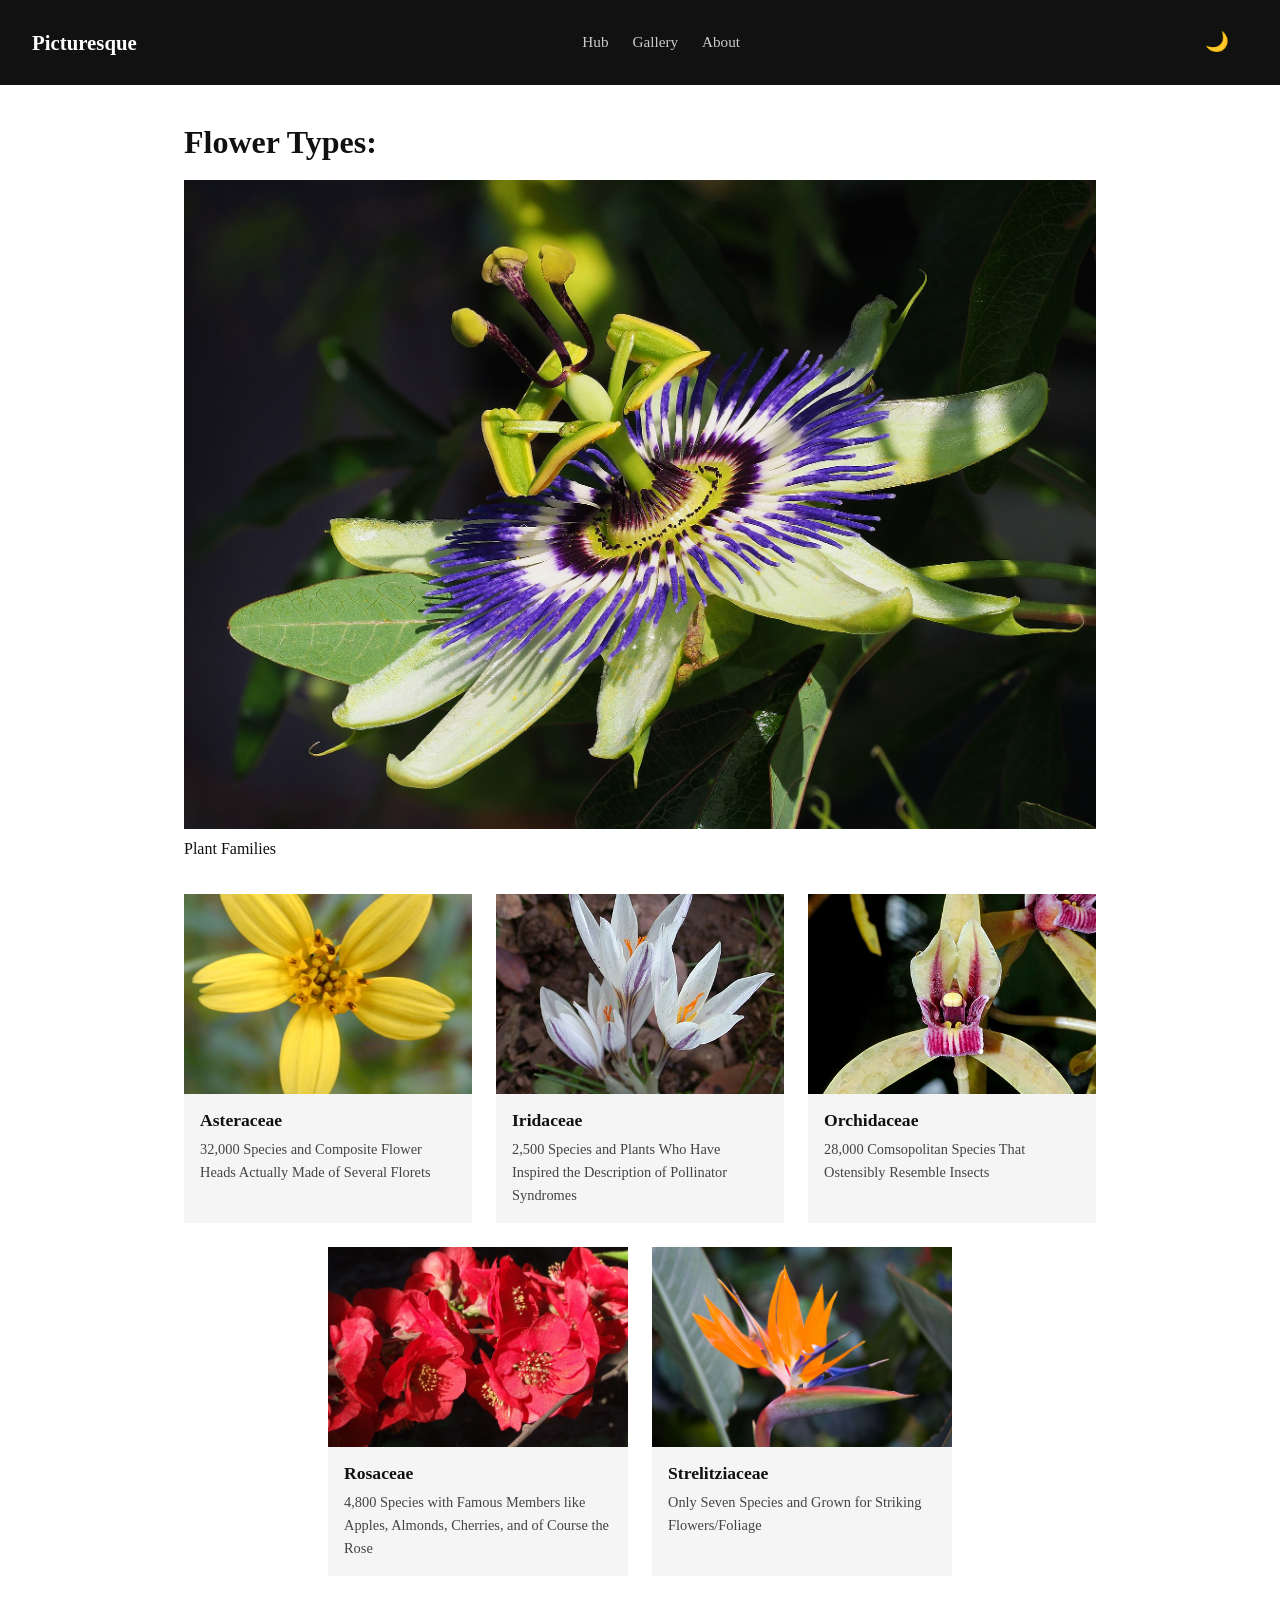
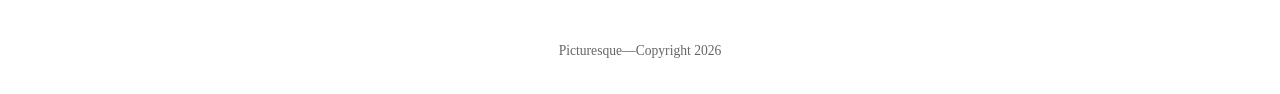
==== index.html @ 93c87aa2 "moved out of src" ====
<!DOCTYPE html>
<html lang="en" data-theme="light">
<head>
  <meta charset="UTF-8">
  <meta name="viewport" content="width=device-width, initial-scale=1.0">
  <title>Picturesque</title>
  <link rel="stylesheet" href="style.css">
</head>
<body>
  <header>
    <a href="index.html" class="logo">Picturesque</a>
    <nav>
      <a href="index.html">Hub</a>
      <a href="gallery.html">Gallery</a>
      <a href="about.html">About</a>
    </nav>
  </header>
  <main>
    <section>
      <h1>Flower Types:</h1>
      <img src="hero.jpg" alt="Passiflora">
      <p>Plant Families</p>
    </section>
    <section class="cards">
      <div class="card"><img src="Asteraceae.jpg" alt="Asteraceae"><h3>Asteraceae</h3><p>32,000 Species and Composite Flower Heads Actually Made of Several Florets</p></div>
      <div class="card"><img src="Iridaceae.jpg" alt="Iridaceae"><h3>Iridaceae</h3><p>2,500 Species and Plants Who Have Inspired the Description of Pollinator Syndromes</p></div>
      <div class="card"><img src="Orchidaceae.jpg" alt="Orchidaceae"><h3>Orchidaceae</h3><p>28,000 Comsopolitan Species That Ostensibly Resemble Insects</p></div>
      <div class="card"><img src="Rosaceae.jpg" alt="Rosaceae"><h3>Rosaceae</h3><p>4,800 Species with Famous Members like Apples, Almonds, Cherries, and of Course the Rose</p></div>
      <div class="card"><img src="Strelitziaceae.jpg" alt="Strelitziaceae"><h3>Strelitziaceae</h3><p>Only Seven Species and Grown for Striking Flowers/Foliage</p></div>
    </section>
  </main>
  <footer>Picturesque—Copyright 2026</footer>
  <script src="script.js"></script>
</body>
</html>
---- style.css ----
* {
  margin: 0;
  box-sizing: border-box;
}
body {
  font: 1rem/1.6 Georgia, serif;
  background: #fff;
  color: #111;
}
header {
  display: flex;
  align-items: center;
  justify-content: space-between;
  position: sticky;
  top: 0;
  padding: 1rem 2rem;
  background: #111;
  color: #fff;
}
.logo {
  font-size: 1.3rem;
  font-weight: bold;
  color: #fff;
  text-decoration: none;
}
nav {
  display: flex;
  gap: 1.5rem;
}
nav a {
  color: #ccc;
  text-decoration: none;
  font-size: 0.95rem;
}
nav a:hover {
  color: #b7e4c7;
}
section {
  max-width: 960px;
  margin: 2rem auto;
  padding: 0 1.5rem;
}
.cards {
  display: flex;
  flex-wrap: wrap;
  gap: 1.5rem;
  justify-content: center;
}
.card {
  flex: 1 1 260px;
  max-width: 300px;
  background: #f5f5f5;
}
.card img {
  width: 100%;
  height: 200px;
  object-fit: cover;
  display: block;
}
.card h3 {
  font-size: 1.1rem;
  margin: 0.75rem 1rem 0.25rem;
}
.card p {
  font-size: 0.9rem;
  margin: 0 1rem 1rem;
  color: #444;
}
h1 {
  font-size: 2rem;
  margin-bottom: 0.75rem;
}
p {
  margin-bottom: 1rem;
}
img {
  max-width: 100%;
  height: auto;
}
form {
  display: flex;
  flex-direction: column;
  gap: 0.75rem;
  max-width: 480px;
}
input, textarea {
  padding: 0.6rem;
  border: 1px solid #ccc;
  font: inherit;
}
button {
  padding: 0.7rem 1.2rem;
  background: #111;
  color: #fff;
  border: none;
  cursor: pointer;
  font: inherit;
  align-self: flex-start;
}
button:hover {
  background: #2d6a4f;
}
footer {
  text-align: center;
  padding: 2rem;
  font-size: 0.85rem;
  color: #666;
}
[data-theme="dark"] body {
  background: #111;
  color: #d8f3dc;
}
[data-theme="dark"] header {
  background: #000;
}
[data-theme="dark"] .card {
  background: #1a1a1a;
}
[data-theme="dark"] .card p {
  color: #b7e4c7;
}
[data-theme="dark"] input,
[data-theme="dark"] textarea {
  background: #1a1a1a;
  border-color: #2d6a4f;
  color: #d8f3dc;
}
[data-theme="dark"] button {
  background: #2d6a4f;
  color: #fff;
}
[data-theme="dark"] button:hover {
  background: #40916c;
}
[data-theme="dark"] footer {
  color: #95d5b2;
}
.theme-btn {
  background: none;
  border: none;
  color: #fff;
  font-size: 1.2rem;
  cursor: pointer;
}
@media (max-width: 600px) {
  header {
    flex-direction: column;
    gap: 0.5rem;
    padding: 1rem;
  }
  .card {
    max-width: 100%;
  }
  form {
    max-width: 100%;
  }
}
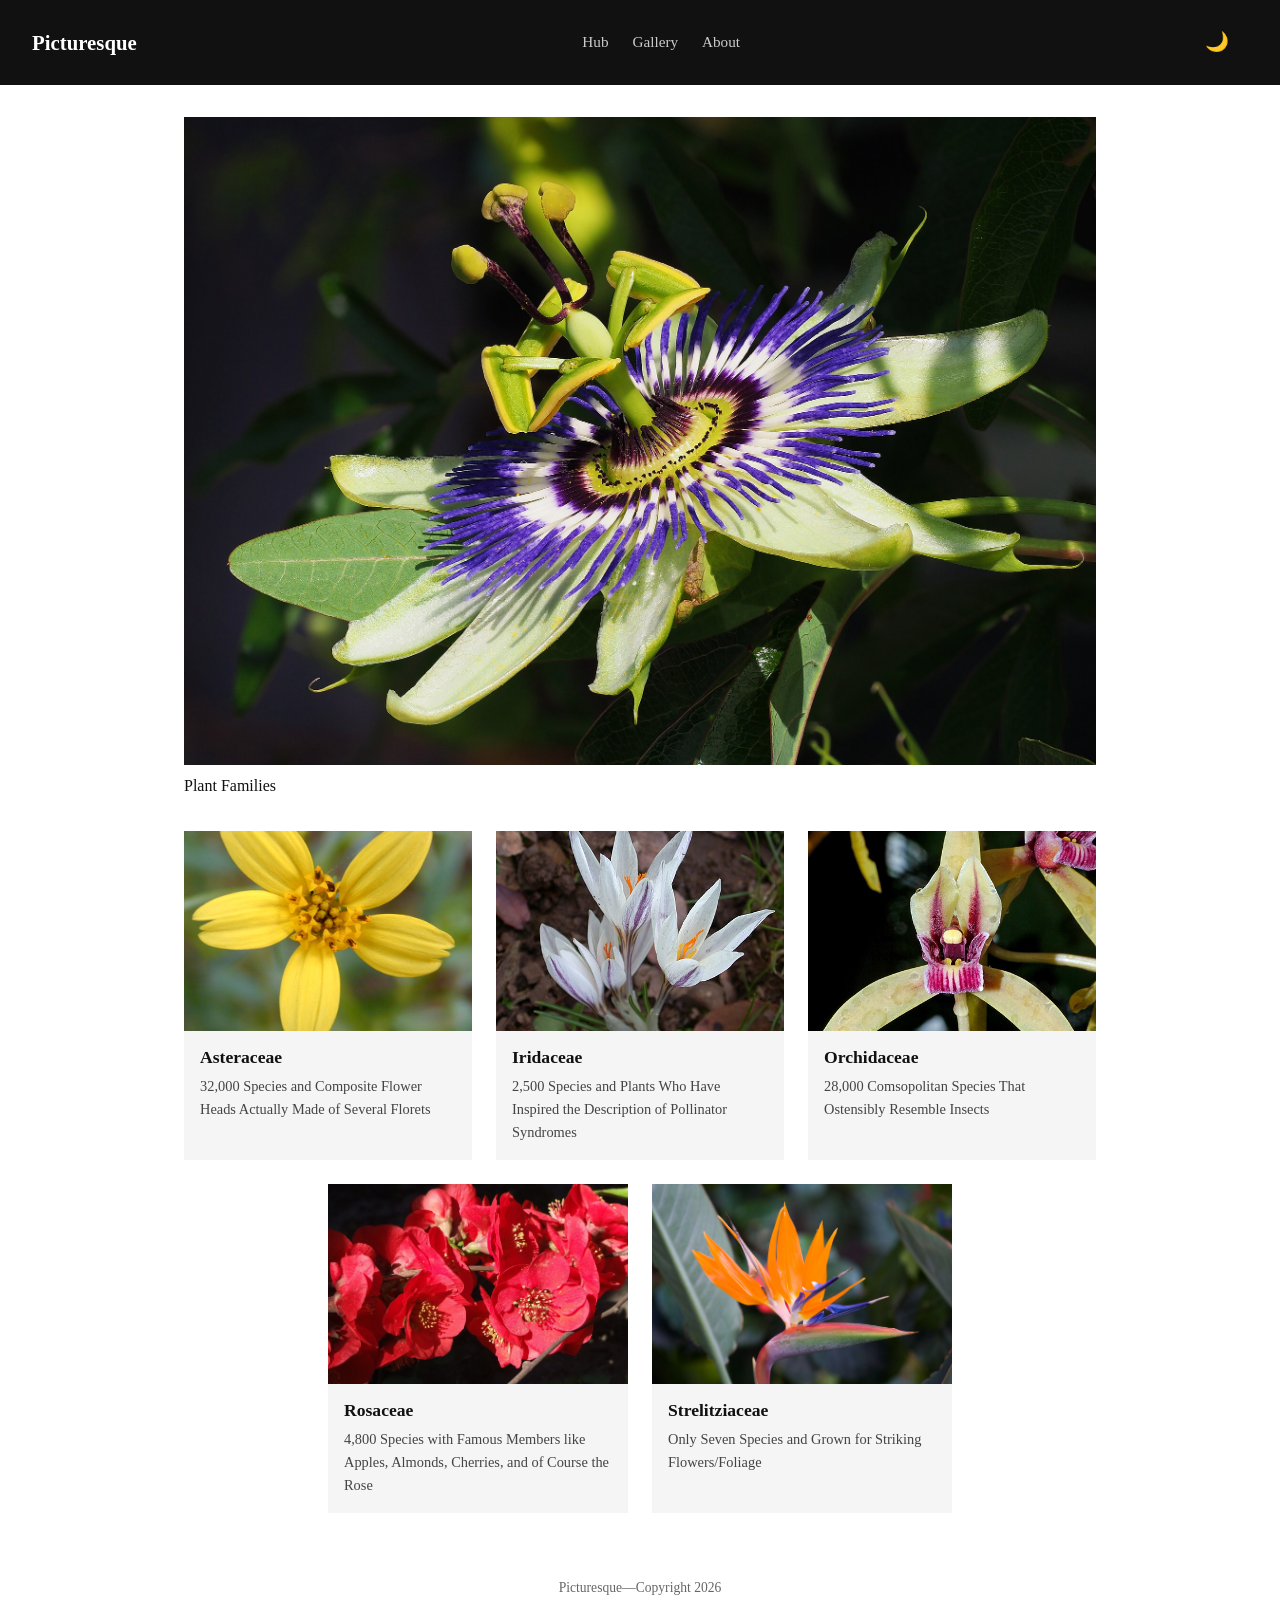
==== commit b23b76c0: "remove distracting h1" ====
--- a/index.html
+++ b/index.html
@@ -17,7 +17,6 @@
   </header>
   <main>
     <section>
-      <h1>Flower Types:</h1>
       <img src="hero.jpg" alt="Passiflora">
       <p>Plant Families</p>
     </section>
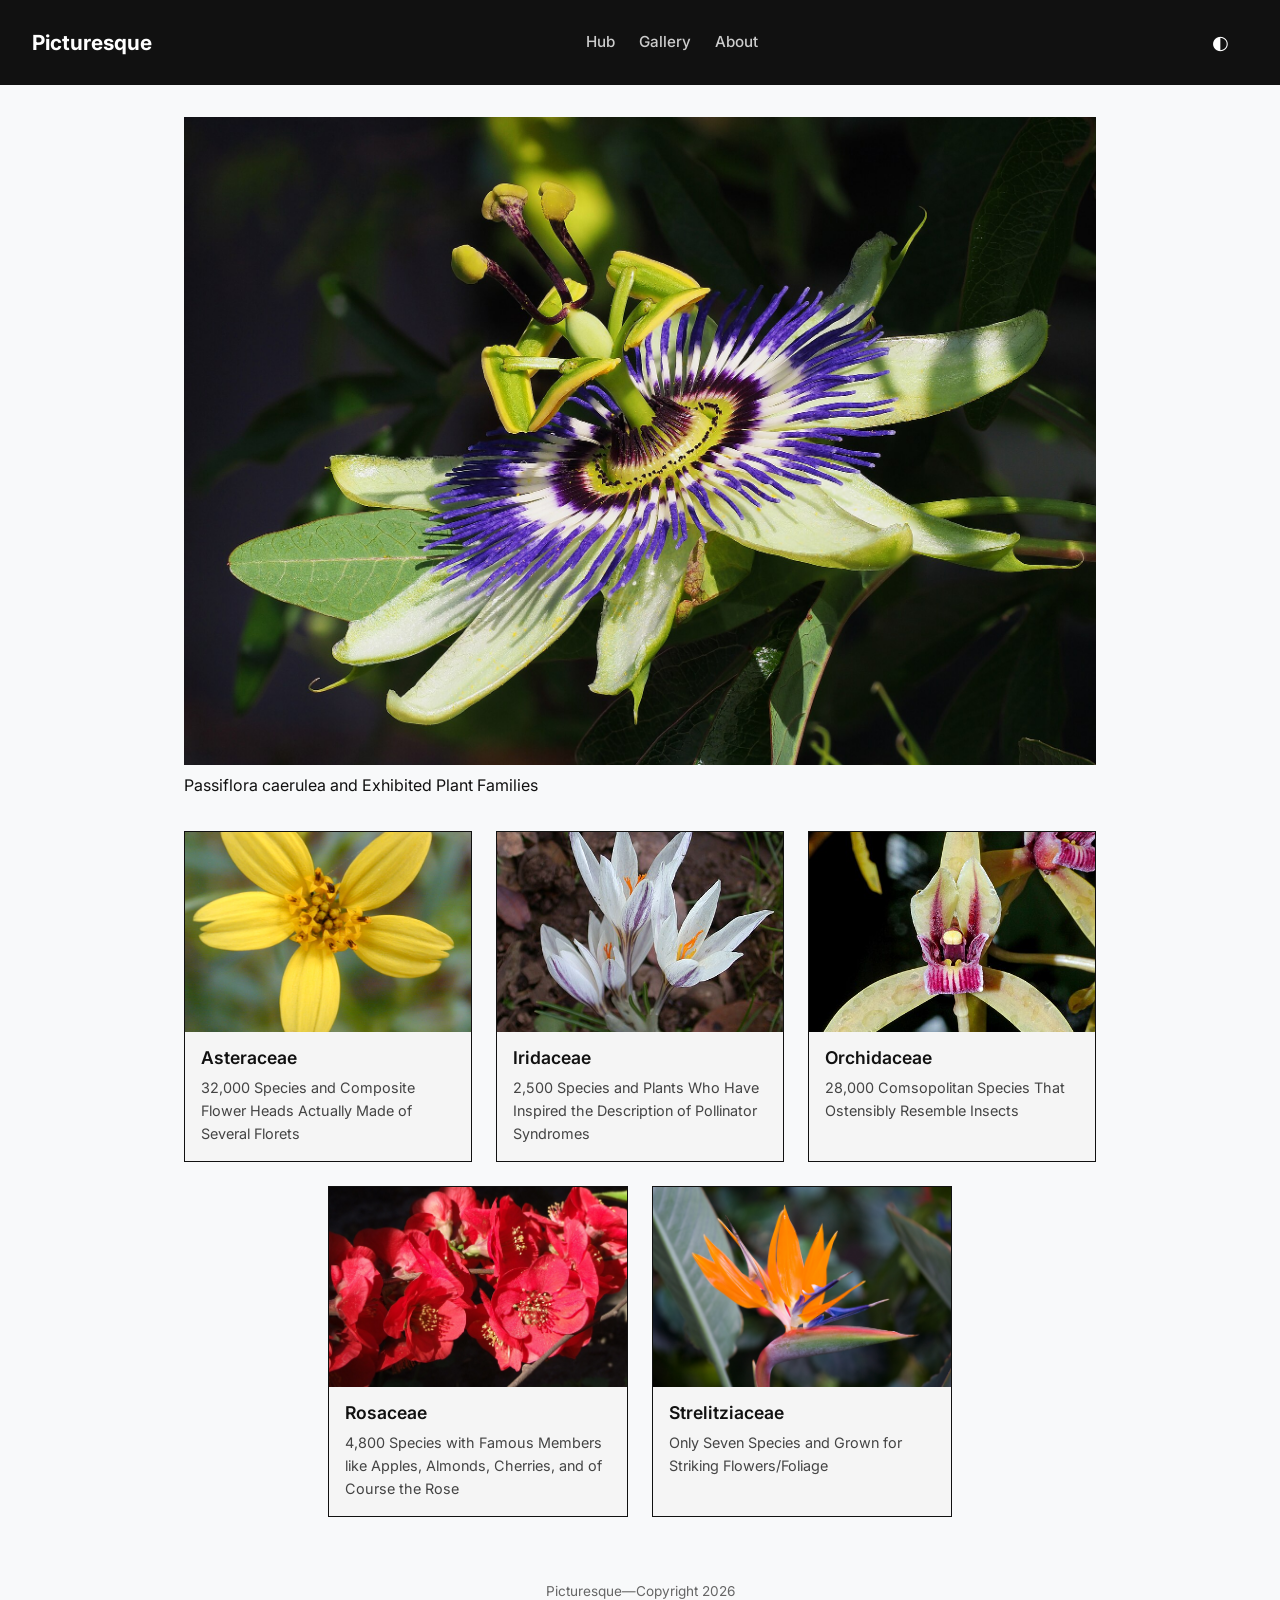
==== commit 0847b615: "Passiflora caerulea" ====
--- a/index.html
+++ b/index.html
@@ -18,7 +18,7 @@
   <main>
     <section>
       <img src="hero.jpg" alt="Passiflora">
-      <p>Plant Families</p>
+      <p>Passiflora caerulea and Exhibited Plant Families</p>
     </section>
     <section class="cards">
       <div class="card"><img src="Asteraceae.jpg" alt="Asteraceae"><h3>Asteraceae</h3><p>32,000 Species and Composite Flower Heads Actually Made of Several Florets</p></div>
--- a/style.css
+++ b/style.css
@@ -1,10 +1,12 @@
+@import url('https://fonts.googleapis.com/css2?family=Inter:wght@400;600;700&display=swap');
+
 * {
   margin: 0;
   box-sizing: border-box;
 }
 body {
-  font: 1rem/1.6 Georgia, serif;
-  background: #fff;
+  font: 1rem/1.6 Inter, system-ui, sans-serif;
+  background: #f8f9fa;
   color: #111;
 }
 header {
@@ -19,7 +21,7 @@
 }
 .logo {
   font-size: 1.3rem;
-  font-weight: bold;
+  font-weight: 700;
   color: #fff;
   text-decoration: none;
 }
@@ -31,6 +33,7 @@
   color: #ccc;
   text-decoration: none;
   font-size: 0.95rem;
+  font-weight: 500;
 }
 nav a:hover {
   color: #b7e4c7;
@@ -50,6 +53,7 @@
   flex: 1 1 260px;
   max-width: 300px;
   background: #f5f5f5;
+  border: 1px solid #111;
 }
 .card img {
   width: 100%;
@@ -59,6 +63,7 @@
 }
 .card h3 {
   font-size: 1.1rem;
+  font-weight: 600;
   margin: 0.75rem 1rem 0.25rem;
 }
 .card p {
@@ -68,6 +73,7 @@
 }
 h1 {
   font-size: 2rem;
+  font-weight: 700;
   margin-bottom: 0.75rem;
 }
 p {
@@ -95,6 +101,7 @@
   border: none;
   cursor: pointer;
   font: inherit;
+  font-weight: 600;
   align-self: flex-start;
 }
 button:hover {
@@ -106,6 +113,60 @@
   font-size: 0.85rem;
   color: #666;
 }
+.gallery-feature {
+  max-width: 960px;
+  margin: 2rem auto 1rem;
+  padding: 0 1.5rem;
+}
+.gallery-feature h1 {
+  margin-bottom: 1.5rem;
+}
+.feature {
+  max-width: 100%;
+  flex: 1 1 100%;
+  display: grid;
+  grid-template-columns: 1fr 1fr;
+}
+.feature img {
+  height: 100%;
+  min-height: 300px;
+}
+.feature .card-text {
+  display: flex;
+  flex-direction: column;
+  justify-content: center;
+  padding: 2rem;
+}
+.feature h3 {
+  font-size: 1.5rem;
+  margin: 0 0 0.5rem;
+}
+.feature p {
+  font-size: 1rem;
+  margin: 0;
+}
+.gallery-grid {
+  display: grid;
+  grid-template-columns: repeat(2, 1fr);
+  gap: 1.5rem;
+  max-width: 960px;
+  margin: 1rem auto 2rem;
+  padding: 0 1.5rem;
+}
+.gallery-grid .card {
+  max-width: 100%;
+}
+@media (max-width: 600px) {
+  .feature {
+    grid-template-columns: 1fr;
+  }
+  .feature img {
+    min-height: 200px;
+  }
+  .gallery-grid {
+    grid-template-columns: 1fr;
+  }
+}
 [data-theme="dark"] body {
   background: #111;
   color: #d8f3dc;
@@ -115,6 +176,7 @@
 }
 [data-theme="dark"] .card {
   background: #1a1a1a;
+  border-color: #d8f3dc;
 }
 [data-theme="dark"] .card p {
   color: #b7e4c7;
@@ -142,6 +204,28 @@
   font-size: 1.2rem;
   cursor: pointer;
 }
+.cycle-btns {
+  display: flex;
+  gap: 0.5rem;
+  margin-top: 1rem;
+}
+.cycle-btns button {
+  padding: 0.4rem 0.8rem;
+  background: #111;
+  color: #fff;
+  border: none;
+  cursor: pointer;
+  font-size: 1rem;
+}
+.cycle-btns button:hover {
+  background: #2d6a4f;
+}
+[data-theme="dark"] .cycle-btns button {
+  background: #2d6a4f;
+}
+[data-theme="dark"] .cycle-btns button:hover {
+  background: #40916c;
+}
 @media (max-width: 600px) {
   header {
     flex-direction: column;
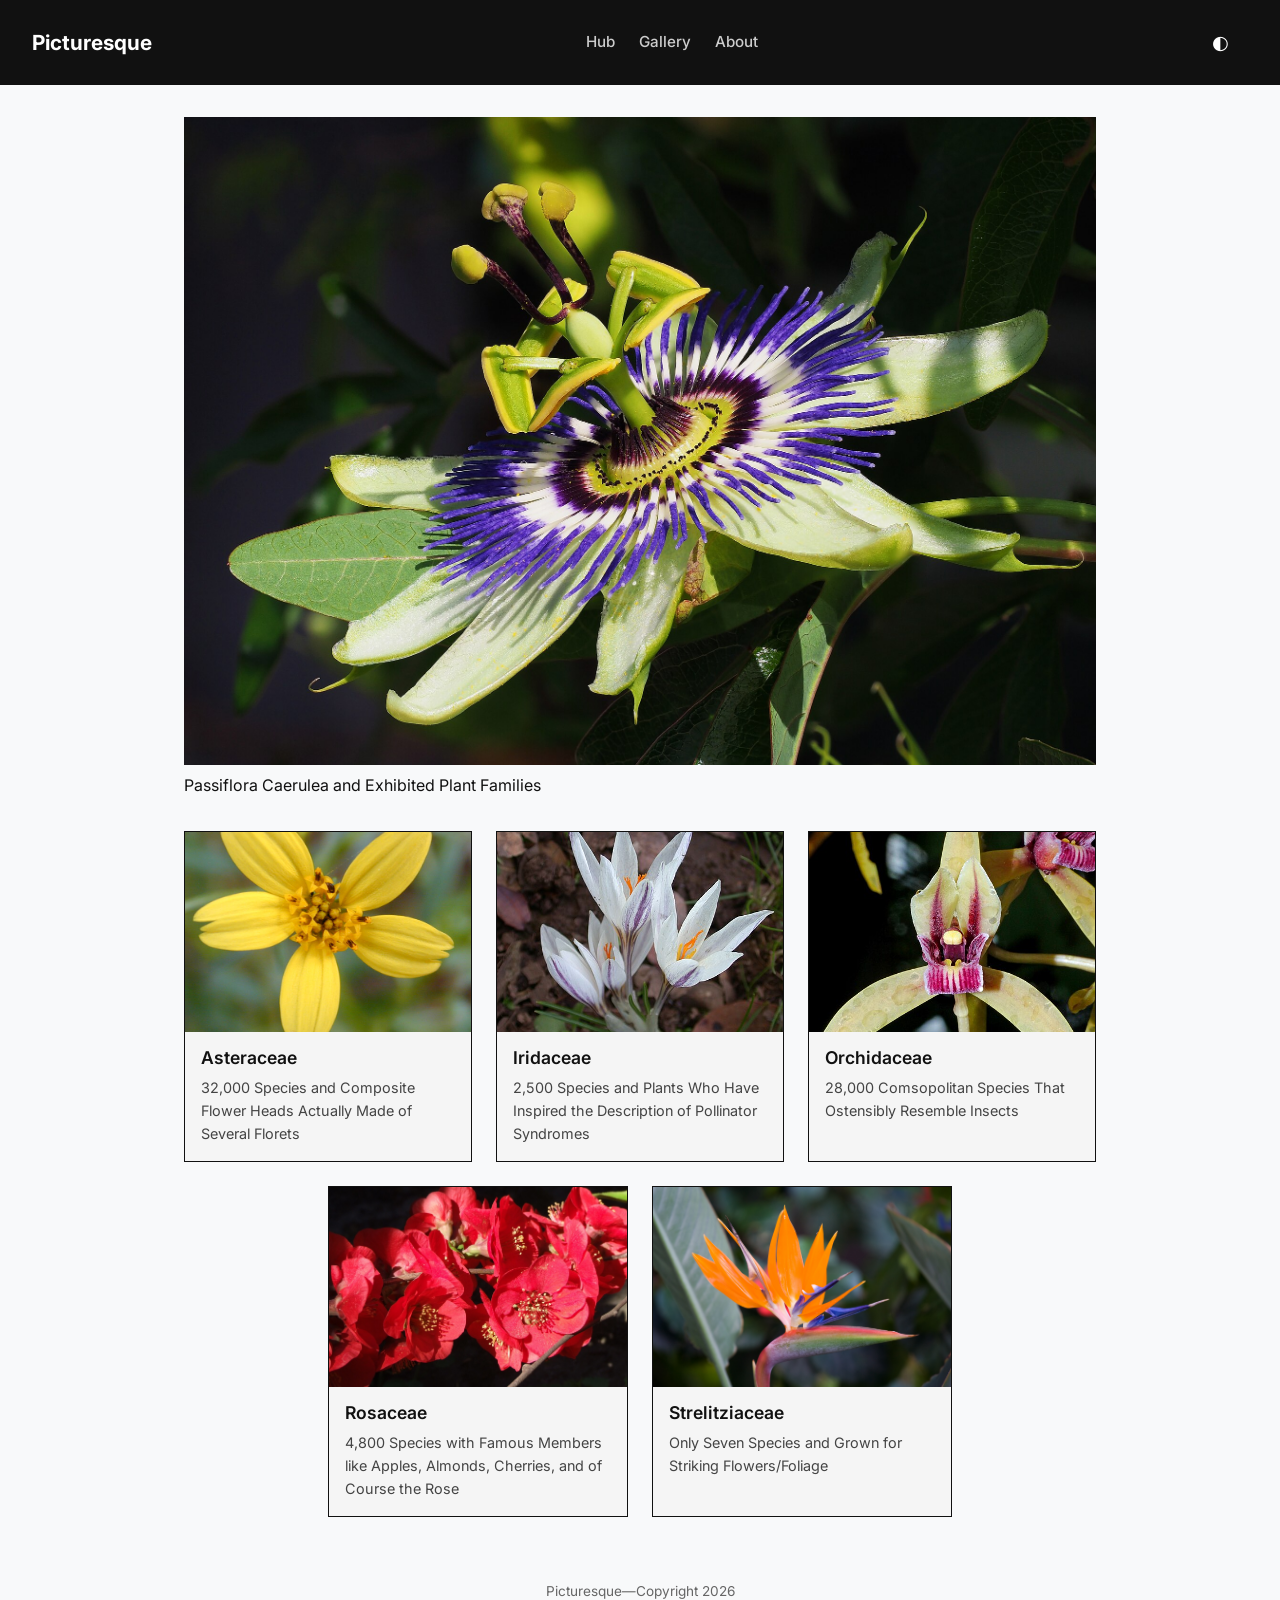
==== commit 4b7738ee: "capitalized caerulea" ====
--- a/index.html
+++ b/index.html
@@ -18,7 +18,7 @@
   <main>
     <section>
       <img src="hero.jpg" alt="Passiflora">
-      <p>Passiflora caerulea and Exhibited Plant Families</p>
+      <p>Passiflora Caerulea and Exhibited Plant Families</p>
     </section>
     <section class="cards">
       <div class="card"><img src="Asteraceae.jpg" alt="Asteraceae"><h3>Asteraceae</h3><p>32,000 Species and Composite Flower Heads Actually Made of Several Florets</p></div>
